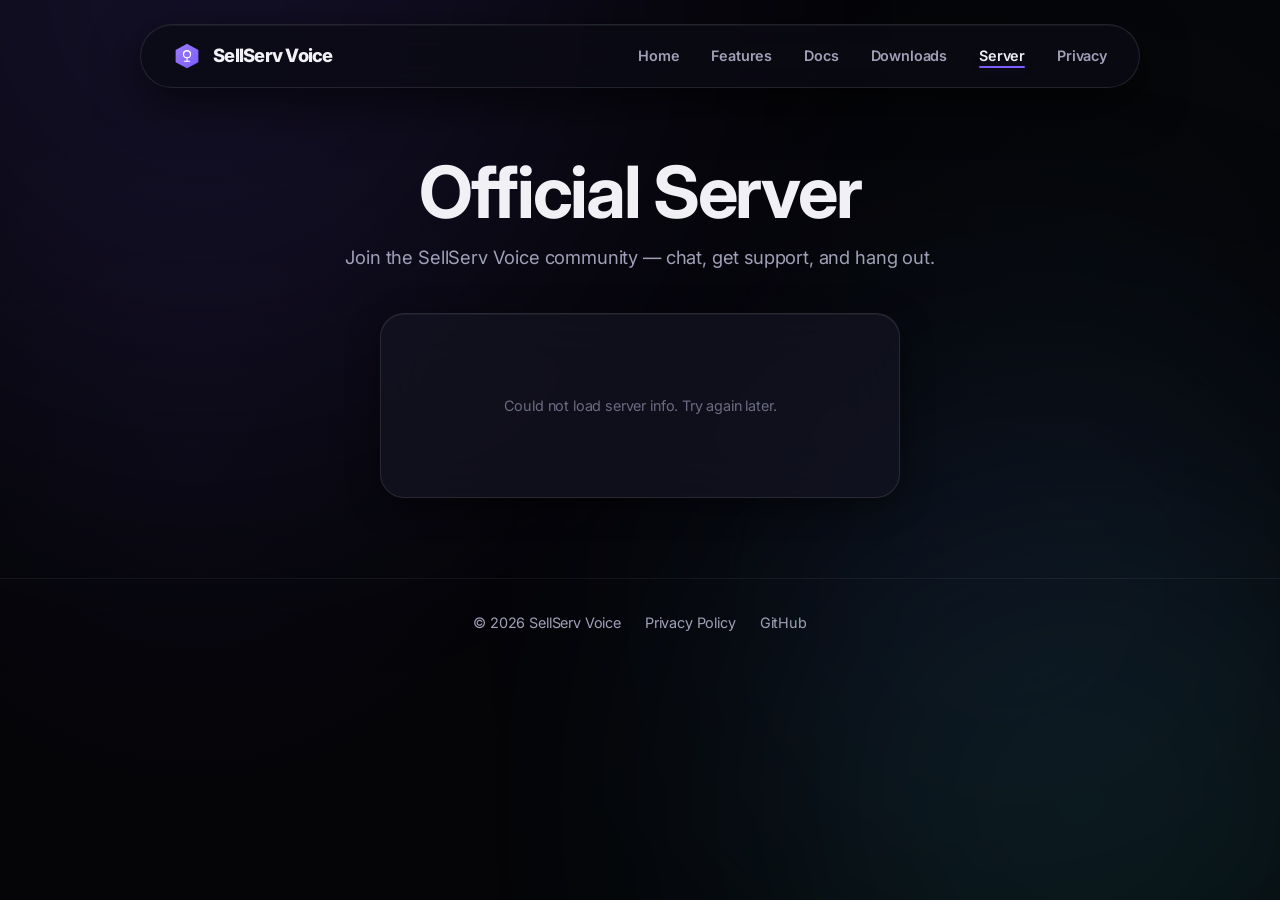
==== community.html @ ea47569d "feat: add Official Server page with live widget New community.html page with live server widget that" ====
<!DOCTYPE html>
<html lang="en">
<head>
  <meta charset="UTF-8">
  <meta name="viewport" content="width=device-width, initial-scale=1.0">
  <title>Official Server — SellServ Voice</title>
  <meta name="description" content="Join the official SellServ Voice community server.">
  <link rel="icon" href="assets/favicon.svg" type="image/svg+xml">
  <link rel="preconnect" href="https://fonts.googleapis.com">
  <link rel="preconnect" href="https://fonts.gstatic.com" crossorigin>
  <link href="https://fonts.googleapis.com/css2?family=Inter:wght@400;500;600;700&display=swap" rel="stylesheet">
  <link rel="stylesheet" href="css/style.css">
</head>
<body>
  <div class="bg-orbs">
    <div class="orb"></div><div class="orb"></div><div class="orb"></div>
  </div>

  <nav class="navbar">
    <div class="container">
      <a href="https://info.sellserv.net" class="navbar-brand">
        <img src="assets/favicon.svg" alt="">SellServ Voice
      </a>
      <button class="hamburger" aria-label="Toggle navigation">
        <span></span><span></span><span></span>
      </button>
      <ul class="navbar-links">
        <li><a href="index.html">Home</a></li>
        <li><a href="features.html">Features</a></li>
        <li><a href="docs.html">Docs</a></li>
        <li><a href="downloads.html">Downloads</a></li>
        <li><a href="community.html" class="active">Server</a></li>
        <li><a href="privacy.html">Privacy</a></li>
      </ul>
    </div>
  </nav>

  <main>
    <section class="page-header">
      <div class="container">
        <h1>Official Server</h1>
        <p class="text-secondary">Join the SellServ Voice community — chat, get support, and hang out.</p>
      </div>
    </section>

    <section class="community-section">
      <div class="container">
        <div class="server-widget glass-card" id="server-widget">
          <div class="widget-loading" id="widget-loading">
            <div class="widget-spinner"></div>
            <span>Loading server info...</span>
          </div>

          <div class="widget-content" id="widget-content" style="display:none;">
            <div class="widget-header">
              <div class="widget-icon" id="widget-icon">
                <span id="widget-icon-initial"></span>
              </div>
              <div class="widget-info">
                <h2 id="widget-name"></h2>
                <div class="widget-status">
                  <span class="status-dot online"></span>
                  <span id="widget-online">0</span> Online
                  <span class="status-sep"></span>
                  <span id="widget-members">0</span> Members
                </div>
              </div>
            </div>

            <div class="widget-stats">
              <div class="stat-card">
                <span class="stat-value" id="stat-text-channels">0</span>
                <span class="stat-label">Text Channels</span>
              </div>
              <div class="stat-card">
                <span class="stat-value" id="stat-voice-channels">0</span>
                <span class="stat-label">Voice Channels</span>
              </div>
              <div class="stat-card">
                <span class="stat-value" id="stat-members">0</span>
                <span class="stat-label">Members</span>
              </div>
              <div class="stat-card">
                <span class="stat-value" id="stat-online">0</span>
                <span class="stat-label">Online Now</span>
              </div>
            </div>

            <div class="widget-connect">
              <div class="connect-label">Server URL</div>
              <div class="connect-url-row">
                <code class="connect-url" id="connect-url"></code>
                <button class="copy-btn" id="copy-btn" title="Copy URL">
                  <svg width="18" height="18" viewBox="0 0 24 24" fill="none" stroke="currentColor" stroke-width="2" stroke-linecap="round" stroke-linejoin="round">
                    <rect x="9" y="9" width="13" height="13" rx="2" ry="2"></rect>
                    <path d="M5 15H4a2 2 0 0 1-2-2V4a2 2 0 0 1 2-2h9a2 2 0 0 1 2 2v1"></path>
                  </svg>
                </button>
              </div>
              <a href="https://chat.sellserv.net" class="btn btn-primary join-btn" target="_blank" rel="noopener">Join Server</a>
            </div>
          </div>

          <div class="widget-error" id="widget-error" style="display:none;">
            <span>Could not load server info. Try again later.</span>
          </div>
        </div>
      </div>
    </section>
  </main>

  <footer class="footer">
    <div class="container">
      <div class="footer-content">
        <span>&copy; 2026 SellServ Voice</span>
        <a href="privacy.html">Privacy Policy</a>
        <a href="https://github.com/sellserv/voice-server" target="_blank" rel="noopener">GitHub</a>
      </div>
    </div>
  </footer>

  <script src="js/main.js"></script>
  <script>
    (async function() {
      const SERVER_URL = 'https://chat.sellserv.net';
      const SERVER_ID = '102838a7-9755-453b-8571-71f2671eb411';

      const loading = document.getElementById('widget-loading');
      const content = document.getElementById('widget-content');
      const error = document.getElementById('widget-error');

      try {
        const res = await fetch(`${SERVER_URL}/api/public/server/${SERVER_ID}/info`);
        if (!res.ok) throw new Error('Failed to fetch');
        const data = await res.json();

        document.getElementById('widget-name').textContent = data.name;
        document.getElementById('widget-icon-initial').textContent = data.name.charAt(0).toUpperCase();
        document.getElementById('widget-online').textContent = data.onlineCount;
        document.getElementById('widget-members').textContent = data.memberCount;
        document.getElementById('stat-text-channels').textContent = data.channelCount;
        document.getElementById('stat-voice-channels').textContent = data.voiceChannelCount;
        document.getElementById('stat-members').textContent = data.memberCount;
        document.getElementById('stat-online').textContent = data.onlineCount;
        document.getElementById('connect-url').textContent = SERVER_URL;

        if (data.icon_url) {
          const iconEl = document.getElementById('widget-icon');
          iconEl.innerHTML = `<img src="${SERVER_URL}${data.icon_url}" alt="" class="widget-icon-img">`;
        }

        loading.style.display = 'none';
        content.style.display = 'block';
      } catch (e) {
        loading.style.display = 'none';
        error.style.display = 'flex';
      }

      document.getElementById('copy-btn').addEventListener('click', function() {
        navigator.clipboard.writeText(SERVER_URL).then(() => {
          this.innerHTML = '<svg width="18" height="18" viewBox="0 0 24 24" fill="none" stroke="currentColor" stroke-width="2.5" stroke-linecap="round" stroke-linejoin="round"><polyline points="20 6 9 17 4 12"></polyline></svg>';
          setTimeout(() => {
            this.innerHTML = '<svg width="18" height="18" viewBox="0 0 24 24" fill="none" stroke="currentColor" stroke-width="2" stroke-linecap="round" stroke-linejoin="round"><rect x="9" y="9" width="13" height="13" rx="2" ry="2"></rect><path d="M5 15H4a2 2 0 0 1-2-2V4a2 2 0 0 1 2-2h9a2 2 0 0 1 2 2v1"></path></svg>';
          }, 2000);
        });
      });
    })();
  </script>
</body>
</html>
---- css/style.css ----
/* ===== Variables ===== */
:root {
  /* Deep dark palette — inspired by sellserv website */
  --bg-darkest: #050508;
  --bg-darker: #0c0c16;
  --bg-dark: #0e0e1a;
  --bg-mid: #161625;
  --bg-light: #1e1e32;
  --bg-hover: #262640;
  --bg-active: #2e2e4a;

  /* Purple accent */
  --accent: #7c5cfc;
  --accent-hover: #9b82fd;
  --accent-muted: #6a4de0;
  --accent-glow: rgba(124, 92, 252, 0.25);
  --accent-subtle: rgba(124, 92, 252, 0.08);
  --accent-success: #2dd4a8;
  --accent-warning: #f5a623;

  /* Text */
  --text: #f0f0f5;
  --text-muted: #a0a0b8;
  --text-dim: #6b6b82;
  --text-icon: #b5bac1;

  /* Shadows */
  --shadow: 0 2px 12px rgba(0, 0, 0, 0.3);
  --shadow-lg: 0 16px 48px rgba(0, 0, 0, 0.6);
  --shadow-glow: 0 0 24px var(--accent-glow);
  --overlay: rgba(0, 0, 0, 0.6);

  /* Glass effects */
  --glass-bg: rgba(20, 20, 35, 0.7);
  --glass-bg-heavy: rgba(10, 10, 20, 0.8);
  --glass-border: rgba(255, 255, 255, 0.06);
  --glass-border-bright: rgba(255, 255, 255, 0.1);
  --glass-shadow: 0 8px 32px rgba(0, 0, 0, 0.45);
  --glass-glow: inset 0 1px 0 rgba(255, 255, 255, 0.05);
  --glass-tint: rgba(124, 92, 252, 0.03);

  /* Radius */
  --radius-sm: 8px;
  --radius: 12px;
  --radius-lg: 24px;
  --radius-full: 9999px;

  /* Transitions */
  --ease-out: cubic-bezier(0.16, 1, 0.3, 1);
  --ease-in-out: cubic-bezier(0.4, 0, 0.2, 1);
  --ease-elastic: cubic-bezier(0.175, 0.885, 0.32, 1.275);

  --nav-height: 72px;
}

/* ===== Reset ===== */
*, *::before, *::after {
  margin: 0;
  padding: 0;
  box-sizing: border-box;
}

html {
  scroll-behavior: smooth;
  scroll-padding-top: calc(var(--nav-height) + 24px);
}

body {
  font-family: 'Inter', -apple-system, BlinkMacSystemFont, 'Segoe UI', Roboto, Oxygen, Ubuntu, sans-serif;
  background: var(--bg-darkest);
  background-image: 
    radial-gradient(circle at 15% 50%, rgba(124, 92, 252, 0.03), transparent 30%),
    radial-gradient(circle at 85% 30%, rgba(45, 212, 168, 0.02), transparent 30%);
  color: var(--text);
  line-height: 1.6;
  min-height: 100vh;
  overflow-x: hidden;
  letter-spacing: -0.01em;
  -webkit-font-smoothing: antialiased;
}

a {
  color: var(--accent);
  text-decoration: none;
  transition: all 0.2s var(--ease-out);
}

a:hover {
  color: var(--accent-hover);
  text-decoration: none;
}

img {
  max-width: 100%;
  display: block;
}

/* ===== Background Orbs ===== */
.bg-orbs {
  position: fixed;
  top: 0;
  left: 0;
  width: 100%;
  height: 100%;
  pointer-events: none;
  z-index: 0;
  overflow: hidden;
}

.bg-orbs .orb {
  position: absolute;
  border-radius: 50%;
  filter: blur(150px);
  opacity: 0.12;
  animation: float 30s ease-in-out infinite;
}

.bg-orbs .orb:nth-child(1) {
  width: 800px;
  height: 800px;
  background: var(--accent);
  top: -400px;
  left: -200px;
  animation-delay: 0s;
}

.bg-orbs .orb:nth-child(2) {
  width: 600px;
  height: 600px;
  background: #2dd4a8;
  bottom: -200px;
  right: -100px;
  animation-delay: -10s;
}

.bg-orbs .orb:nth-child(3) {
  width: 500px;
  height: 500px;
  background: #4c3ccc;
  top: 40%;
  left: 60%;
  animation-delay: -20s;
}

@keyframes float {
  0%, 100% { transform: translate(0, 0) scale(1); }
  33% { transform: translate(40px, -40px) scale(1.08); }
  66% { transform: translate(-30px, 30px) scale(0.92); }
}

@media (prefers-reduced-motion: reduce) {
  .bg-orbs .orb {
    animation: none;
  }
}

/* ===== Typography ===== */
h1, h2, h3, h4 {
  font-weight: 700;
  line-height: 1.1;
  letter-spacing: -0.03em;
}

h1 { font-size: clamp(2.5rem, 7vw, 4.5rem); }
h2 { font-size: clamp(1.75rem, 4vw, 3rem); }
h3 { font-size: clamp(1.2rem, 2vw, 1.6rem); }

.text-secondary {
  color: var(--text-muted);
}

.container {
  width: 100%;
  max-width: 1200px;
  margin: 0 auto;
  padding: 0 32px;
  position: relative;
  z-index: 1;
}

/* ===== Section spacing ===== */
section {
  padding: 100px 0;
}

/* ===== Navbar (Floating Dock) ===== */
.navbar {
  position: fixed;
  top: 24px;
  left: 50%;
  transform: translateX(-50%);
  width: calc(100% - 48px);
  max-width: 1000px;
  height: 64px;
  background: var(--glass-bg-heavy);
  backdrop-filter: blur(28px);
  -webkit-backdrop-filter: blur(28px);
  border: 1px solid var(--glass-border-bright);
  box-shadow: var(--shadow-lg), var(--glass-glow);
  border-radius: var(--radius-full);
  z-index: 100;
  display: flex;
  align-items: center;
  transition: all 0.4s var(--ease-out);
}

.navbar .container {
  display: flex;
  align-items: center;
  justify-content: space-between;
  width: 100%;
}

.navbar-brand {
  display: flex;
  align-items: center;
  gap: 12px;
  font-size: 1.15rem;
  font-weight: 800;
  color: var(--text);
  letter-spacing: -0.04em;
}

.navbar-brand img {
  width: 28px;
  height: 28px;
}

.navbar-links {
  display: flex;
  list-style: none;
  gap: 32px;
}

.navbar-links a {
  color: var(--text-muted);
  font-size: 0.9rem;
  font-weight: 600;
  transition: all 0.2s var(--ease-out);
  position: relative;
  padding: 8px 0;
}

.navbar-links a:hover,
.navbar-links a.active {
  color: var(--text);
}

.navbar-links a.active::after {
  content: '';
  position: absolute;
  bottom: 4px;
  left: 0;
  right: 0;
  height: 2px;
  background: var(--accent);
  border-radius: 1px;
  box-shadow: 0 0 12px var(--accent-glow);
}

.hamburger {
  display: none;
  background: none;
  border: none;
  cursor: pointer;
  padding: 4px;
}

.hamburger span {
  display: block;
  width: 24px;
  height: 2px;
  background: var(--text);
  margin: 6px 0;
  transition: transform 0.3s, opacity 0.3s;
}

/* Mobile nav */
@media (max-width: 767px) {
  .hamburger {
    display: block;
  }

  .navbar-links {
    position: fixed;
    top: var(--nav-height);
    left: 0;
    right: 0;
    background: rgba(10, 10, 15, 0.95);
    backdrop-filter: blur(20px);
    -webkit-backdrop-filter: blur(20px);
    flex-direction: column;
    padding: 24px;
    gap: 16px;
    border-bottom: 1px solid var(--border-card);
    transform: translateY(-100%);
    opacity: 0;
    pointer-events: none;
    transition: transform 0.3s, opacity 0.3s;
  }

  .navbar-links.open {
    transform: translateY(0);
    opacity: 1;
    pointer-events: auto;
  }

  .hamburger.open span:nth-child(1) {
    transform: rotate(45deg) translate(5px, 6px);
  }

  .hamburger.open span:nth-child(2) {
    opacity: 0;
  }

  .hamburger.open span:nth-child(3) {
    transform: rotate(-45deg) translate(5px, -6px);
  }
}

/* ===== Glass Card ===== */
.glass-card {
  background: var(--glass-bg);
  backdrop-filter: blur(32px);
  -webkit-backdrop-filter: blur(32px);
  border: 1px solid var(--glass-border-bright);
  box-shadow: var(--glass-shadow), var(--glass-glow);
  border-radius: var(--radius-lg);
  padding: 40px;
  position: relative;
  overflow: hidden;
  display: flex;
  flex-direction: column;
  gap: 20px;
  transition: all 0.5s var(--ease-out);
}

.glass-card::before {
  content: '';
  position: absolute;
  top: 0;
  left: 0;
  right: 0;
  height: 1px;
  background: linear-gradient(90deg, transparent, rgba(255, 255, 255, 0.2), transparent);
  transform: translateX(-100%);
  transition: transform 0.8s var(--ease-out);
}

.glass-card:hover {
  transform: translateY(-8px) scale(1.01);
  box-shadow: 0 24px 64px rgba(0, 0, 0, 0.6), var(--shadow-glow);
  border-color: rgba(124, 92, 252, 0.4);
  background: rgba(25, 25, 45, 0.8);
}

.glass-card:hover::before {
  transform: translateX(100%);
}

.glass-card:active {
  transform: translateY(-4px) scale(0.98);
}

/* ===== Bento Grid ===== */
.bento-grid {
  display: grid;
  grid-template-columns: repeat(3, 1fr);
  grid-template-rows: repeat(2, auto);
  gap: 24px;
}

.bento-main {
  grid-column: span 2;
  grid-row: span 1;
  flex-direction: row;
  align-items: center;
  gap: 40px;
}

.bento-side {
  grid-column: span 1;
}

.bento-bottom {
  grid-column: span 1;
}

.bento-accent {
  grid-column: span 2;
  background: radial-gradient(circle at top right, rgba(124, 92, 252, 0.1), transparent), var(--glass-bg);
}

.bento-visual {
  flex-shrink: 0;
  width: 140px;
  height: 140px;
  background: var(--bg-light);
  border-radius: var(--radius);
  position: relative;
  display: flex;
  align-items: center;
  justify-content: center;
  border: 1px solid var(--glass-border);
}

.visual-wave {
  width: 60%;
  height: 4px;
  background: var(--accent);
  border-radius: 2px;
  box-shadow: 0 0 20px var(--accent);
  animation: wave 2s ease-in-out infinite;
}

@keyframes wave {
  0%, 100% { transform: scaleY(1); }
  50% { transform: scaleY(4); }
}

@media (max-width: 991px) {
  .bento-grid {
    grid-template-columns: 1fr 1fr;
  }
  .bento-main, .bento-accent {
    grid-column: span 2;
  }
}

@media (max-width: 767px) {
  .bento-grid {
    grid-template-columns: 1fr;
  }
  .bento-main, .bento-accent, .bento-side, .bento-bottom {
    grid-column: span 1;
  }
  .bento-main {
    flex-direction: column;
    align-items: flex-start;
  }
}

@media (prefers-reduced-motion: reduce) {
  .glass-card {
    transition: none;
  }
  .glass-card:hover {
    transform: none;
  }
}

/* ===== Footer ===== */
.footer {
  border-top: 1px solid var(--glass-border);
  padding: 32px 0;
  text-align: center;
  color: var(--text-muted);
  font-size: 0.9rem;
  position: relative;
  z-index: 1;
}

.footer a {
  color: var(--text-muted);
  transition: color 0.2s;
}

.footer a:hover {
  color: var(--accent);
}

.footer-content {
  display: flex;
  justify-content: center;
  align-items: center;
  gap: 24px;
  flex-wrap: wrap;
}

/* ===== Buttons ===== */
.btn {
  display: inline-flex;
  align-items: center;
  justify-content: center;
  gap: 8px;
  padding: 12px 28px;
  border-radius: var(--radius);
  font-size: 1rem;
  font-weight: 600;
  cursor: pointer;
  border: none;
  transition: transform 0.2s var(--ease-out), box-shadow 0.2s var(--ease-out), background 0.2s var(--ease-out);
  text-decoration: none;
}

.btn:hover {
  text-decoration: none;
  transform: translateY(-2px);
}

.btn-primary {
  background: linear-gradient(135deg, var(--accent) 0%, var(--accent-muted) 100%);
  color: #fff;
  box-shadow: var(--shadow-glow);
}

.btn-primary:hover {
  background: linear-gradient(135deg, var(--accent-hover) 0%, var(--accent) 100%);
  box-shadow: 0 4px 32px var(--accent-glow);
  color: #fff;
}

.btn-secondary {
  background: var(--bg-light);
  color: var(--text);
  border: 1px solid var(--glass-border-bright);
}

.btn-secondary:hover {
  background: var(--bg-hover);
  border-color: var(--accent);
  color: #fff;
}

@media (prefers-reduced-motion: reduce) {
  .btn:hover {
    transform: none;
  }
}

/* ===== Scroll Reveal ===== */
.reveal {
  opacity: 0;
  transform: translateY(30px);
  transition: opacity 0.6s ease-out, transform 0.6s ease-out;
}

.reveal.visible {
  opacity: 1;
  transform: translateY(0);
}

@media (prefers-reduced-motion: reduce) {
  .reveal {
    opacity: 1;
    transform: none;
    transition: none;
  }
}

/* ===== Main ===== */
main {
  padding-top: var(--nav-height);
}

/* ===== Hero ===== */
.hero {
  padding: 160px 0 100px;
  text-align: center;
  position: relative;
}

.hero::before {
  content: '';
  position: absolute;
  top: 10%;
  left: 50%;
  transform: translateX(-50%);
  width: 40%;
  height: 40%;
  background: var(--accent);
  filter: blur(160px);
  opacity: 0.15;
  pointer-events: none;
  z-index: 0;
}

.hero-content {
  max-width: 850px;
  margin: 0 auto;
  position: relative;
  z-index: 1;
}

.hero h1 {
  margin-bottom: 32px;
  background: linear-gradient(135deg, #fff 0%, var(--accent) 50%, #fff 100%);
  background-size: 200% auto;
  -webkit-background-clip: text;
  -webkit-text-fill-color: transparent;
  background-clip: text;
  animation: shine 5s linear infinite;
}

@keyframes shine {
  to { background-position: 200% center; }
}

.hero-subtitle {
  font-size: clamp(1.1rem, 2.5vw, 1.4rem);
  color: var(--text-muted);
  margin-bottom: 48px;
  line-height: 1.6;
  max-width: 700px;
  margin-left: auto;
  margin-right: auto;
}

.hero-buttons {
  display: flex;
  gap: 16px;
  justify-content: center;
  flex-wrap: wrap;
}

/* ===== Highlights grid ===== */
.highlights-grid {
  display: grid;
  grid-template-columns: repeat(auto-fit, minmax(250px, 1fr));
  gap: 24px;
}

.highlights-grid .glass-card {
  color: var(--text);
  text-decoration: none;
  display: block;
}

.highlights-grid .glass-card:hover {
  text-decoration: none;
}

.highlight-icon {
  font-size: 2rem;
  margin-bottom: 16px;
}

/* ===== CTA Section ===== */
.cta-section {
  text-align: center;
}

.cta-content h2 {
  margin-bottom: 16px;
}

.cta-content p {
  margin-bottom: 32px;
  font-size: 1.1rem;
}

/* ===== Page Header ===== */
.page-header {
  padding: 80px 0 40px;
  text-align: center;
}

.page-header p {
  margin-top: 12px;
  font-size: 1.15rem;
  color: var(--text-muted);
}

/* ===== Features Grid ===== */
.features-grid {
  display: grid;
  grid-template-columns: repeat(auto-fit, minmax(280px, 1fr));
  gap: 24px;
}

.feature-icon {
  font-size: 2.5rem;
  margin-bottom: 16px;
}

/* ===== Docs Layout ===== */
.docs-layout {
  display: grid;
  grid-template-columns: 220px 1fr;
  gap: 40px;
  align-items: start;
}

.docs-sidebar {
  position: sticky;
  top: calc(var(--nav-height) + 24px);
}

.docs-nav {
  padding: 24px;
  background: var(--glass-bg-heavy);
  backdrop-filter: blur(20px);
  -webkit-backdrop-filter: blur(20px);
  border: 1px solid var(--glass-border);
  border-radius: var(--radius);
}

.docs-nav h4 {
  margin-bottom: 12px;
  font-size: 0.85rem;
  text-transform: uppercase;
  letter-spacing: 0.05em;
  color: var(--text-muted);
}

.docs-nav ul {
  list-style: none;
}

.docs-nav li {
  margin-bottom: 8px;
}

.docs-nav a {
  color: var(--text-muted);
  font-size: 0.9rem;
  transition: color 0.2s;
}

.docs-nav a:hover {
  color: var(--accent);
  text-decoration: none;
}

.docs-block {
  margin-bottom: 48px;
}

.docs-block h2 {
  margin-bottom: 16px;
  padding-bottom: 8px;
  border-bottom: 1px solid var(--glass-border);
}

.docs-block h3 {
  margin: 24px 0 12px;
}

.docs-block p {
  margin-bottom: 16px;
  color: var(--text-muted);
  line-height: 1.7;
}

.docs-block ul {
  margin-bottom: 16px;
  padding-left: 24px;
}

.docs-block li {
  margin-bottom: 8px;
  color: var(--text-muted);
}

.docs-block ol {
  margin-bottom: 16px;
  padding-left: 24px;
}

.docs-block ol li {
  margin-bottom: 12px;
}

.docs-table {
  width: 100%;
  border-collapse: collapse;
  margin: 16px 0;
  font-size: 0.9rem;
}

.docs-table th,
.docs-table td {
  padding: 10px 14px;
  text-align: left;
  border-bottom: 1px solid var(--glass-border);
}

.docs-table th {
  color: var(--text);
  font-weight: 600;
  font-size: 0.8rem;
  text-transform: uppercase;
  letter-spacing: 0.04em;
}

.docs-table td {
  color: var(--text-muted);
}

.docs-table tr:last-child td {
  border-bottom: none;
}

/* ===== Code Blocks ===== */
pre {
  background: var(--bg-darker);
  border: 1px solid var(--glass-border);
  border-radius: var(--radius);
  padding: 24px;
  overflow-x: auto;
  margin-bottom: 24px;
  box-shadow: inset 0 2px 10px rgba(0, 0, 0, 0.3);
}

code {
  font-family: 'JetBrains Mono', 'Fira Code', 'Cascadia Code', monospace;
  font-size: 0.9rem;
  line-height: 1.6;
  color: var(--text);
}

:not(pre) > code {
  background: var(--accent-subtle);
  color: var(--accent-hover);
  padding: 3px 8px;
  border-radius: 4px;
  font-size: 0.85em;
  border: 1px solid var(--accent-subtle);
}

/* Docs responsive */
@media (max-width: 767px) {
  .docs-layout {
    grid-template-columns: 1fr;
  }

  .docs-sidebar {
    position: static;
  }
}

/* ===== Downloads ===== */
.downloads-grid {
  display: grid;
  grid-template-columns: repeat(auto-fit, minmax(260px, 1fr));
  gap: 24px;
}

.download-card {
  text-align: center;
}

.download-icon {
  font-size: 3rem;
  margin-bottom: 16px;
}

.download-card h3 {
  margin-bottom: 8px;
}

.download-card p {
  margin-bottom: 20px;
}

.pwa-steps {
  text-align: left;
  padding-left: 20px;
  margin: 0;
}

.pwa-steps li {
  margin-bottom: 10px;
  color: var(--text-muted);
  font-size: 0.9rem;
  line-height: 1.5;
}

.pwa-steps li:last-child {
  margin-bottom: 0;
}

.badge {
  display: inline-block;
  padding: 6px 16px;
  border-radius: 20px;
  font-size: 0.85rem;
  font-weight: 600;
  background: rgba(124, 92, 252, 0.15);
  color: var(--accent);
  border: 1px solid rgba(124, 92, 252, 0.3);
}

/* ===== Privacy Policy ===== */
.privacy-section {
  padding: 0 0 80px;
}

.privacy-content {
  max-width: 760px;
  margin: 0 auto;
  padding: 48px;
  line-height: 1.8;
  color: var(--text-muted);
}

.privacy-content h2 {
  color: white;
  font-size: 1.3rem;
  margin-top: 40px;
  margin-bottom: 12px;
}

.privacy-content h2:first-child {
  margin-top: 0;
}

.privacy-content h3 {
  color: var(--text-light);
  font-size: 1.05rem;
  margin-top: 24px;
  margin-bottom: 8px;
}

.privacy-content p {
  margin-bottom: 12px;
}

.privacy-content ul {
  margin-bottom: 16px;
  padding-left: 24px;
}

.privacy-content li {
  margin-bottom: 6px;
}

.privacy-content a {
  color: var(--accent);
  text-decoration: none;
}

.privacy-content a:hover {
  text-decoration: underline;
}

.privacy-content strong {
  color: white;
}

/* ===== Community / Server Widget ===== */
.community-section {
  padding: 0 0 80px;
}

.server-widget {
  max-width: 520px;
  margin: 0 auto;
  padding: 40px;
  text-align: center;
}

.widget-loading {
  display: flex;
  flex-direction: column;
  align-items: center;
  gap: 16px;
  padding: 40px 0;
  color: var(--text-muted);
  font-size: 0.9rem;
}

.widget-spinner {
  width: 32px;
  height: 32px;
  border: 3px solid rgba(255, 255, 255, 0.1);
  border-top-color: var(--accent);
  border-radius: 50%;
  animation: spin 0.8s linear infinite;
}

@keyframes spin {
  to { transform: rotate(360deg); }
}

.widget-content {
  display: flex;
  flex-direction: column;
  gap: 28px;
}

.widget-header {
  display: flex;
  align-items: center;
  gap: 16px;
  text-align: left;
}

.widget-icon {
  width: 64px;
  height: 64px;
  border-radius: 16px;
  background: var(--accent);
  display: flex;
  align-items: center;
  justify-content: center;
  font-size: 1.8rem;
  font-weight: 800;
  color: white;
  flex-shrink: 0;
  overflow: hidden;
}

.widget-icon-img {
  width: 100%;
  height: 100%;
  object-fit: cover;
}

.widget-info {
  flex: 1;
}

.widget-info h2 {
  font-size: 1.3rem;
  margin-bottom: 4px;
}

.widget-status {
  display: flex;
  align-items: center;
  gap: 6px;
  font-size: 0.85rem;
  color: var(--text-muted);
  font-weight: 500;
}

.status-dot {
  width: 8px;
  height: 8px;
  border-radius: 50%;
}

.status-dot.online {
  background: #34d399;
  box-shadow: 0 0 6px rgba(52, 211, 153, 0.5);
}

.status-sep {
  width: 4px;
  height: 4px;
  border-radius: 50%;
  background: var(--text-dim);
  margin: 0 4px;
}

.widget-stats {
  display: grid;
  grid-template-columns: repeat(4, 1fr);
  gap: 12px;
}

.stat-card {
  padding: 16px 8px;
  background: rgba(255, 255, 255, 0.03);
  border: 1px solid var(--glass-border);
  border-radius: var(--radius);
  display: flex;
  flex-direction: column;
  gap: 4px;
}

.stat-value {
  font-size: 1.5rem;
  font-weight: 800;
  color: white;
}

.stat-label {
  font-size: 0.7rem;
  font-weight: 600;
  color: var(--text-dim);
  text-transform: uppercase;
  letter-spacing: 0.05em;
}

.widget-connect {
  display: flex;
  flex-direction: column;
  gap: 12px;
}

.connect-label {
  font-size: 0.75rem;
  font-weight: 700;
  color: var(--text-dim);
  text-transform: uppercase;
  letter-spacing: 0.05em;
  text-align: left;
}

.connect-url-row {
  display: flex;
  align-items: center;
  gap: 8px;
}

.connect-url {
  flex: 1;
  padding: 12px 16px;
  background: rgba(0, 0, 0, 0.3);
  border: 1px solid var(--glass-border);
  border-radius: var(--radius);
  color: var(--accent);
  font-size: 0.95rem;
  font-weight: 600;
  text-align: left;
  user-select: all;
}

.copy-btn {
  width: 42px;
  height: 42px;
  display: flex;
  align-items: center;
  justify-content: center;
  background: rgba(255, 255, 255, 0.05);
  border: 1px solid var(--glass-border);
  border-radius: var(--radius);
  color: var(--text-muted);
  cursor: pointer;
  transition: all 0.2s;
  flex-shrink: 0;
}

.copy-btn:hover {
  background: rgba(255, 255, 255, 0.1);
  color: white;
  border-color: var(--accent);
}

.join-btn {
  margin-top: 4px;
  width: 100%;
  text-align: center;
}

.widget-error {
  display: flex;
  align-items: center;
  justify-content: center;
  padding: 40px;
  color: var(--text-dim);
  font-size: 0.9rem;
}

@media (max-width: 600px) {
  .widget-stats {
    grid-template-columns: repeat(2, 1fr);
  }

  .server-widget {
    padding: 24px;
  }
}
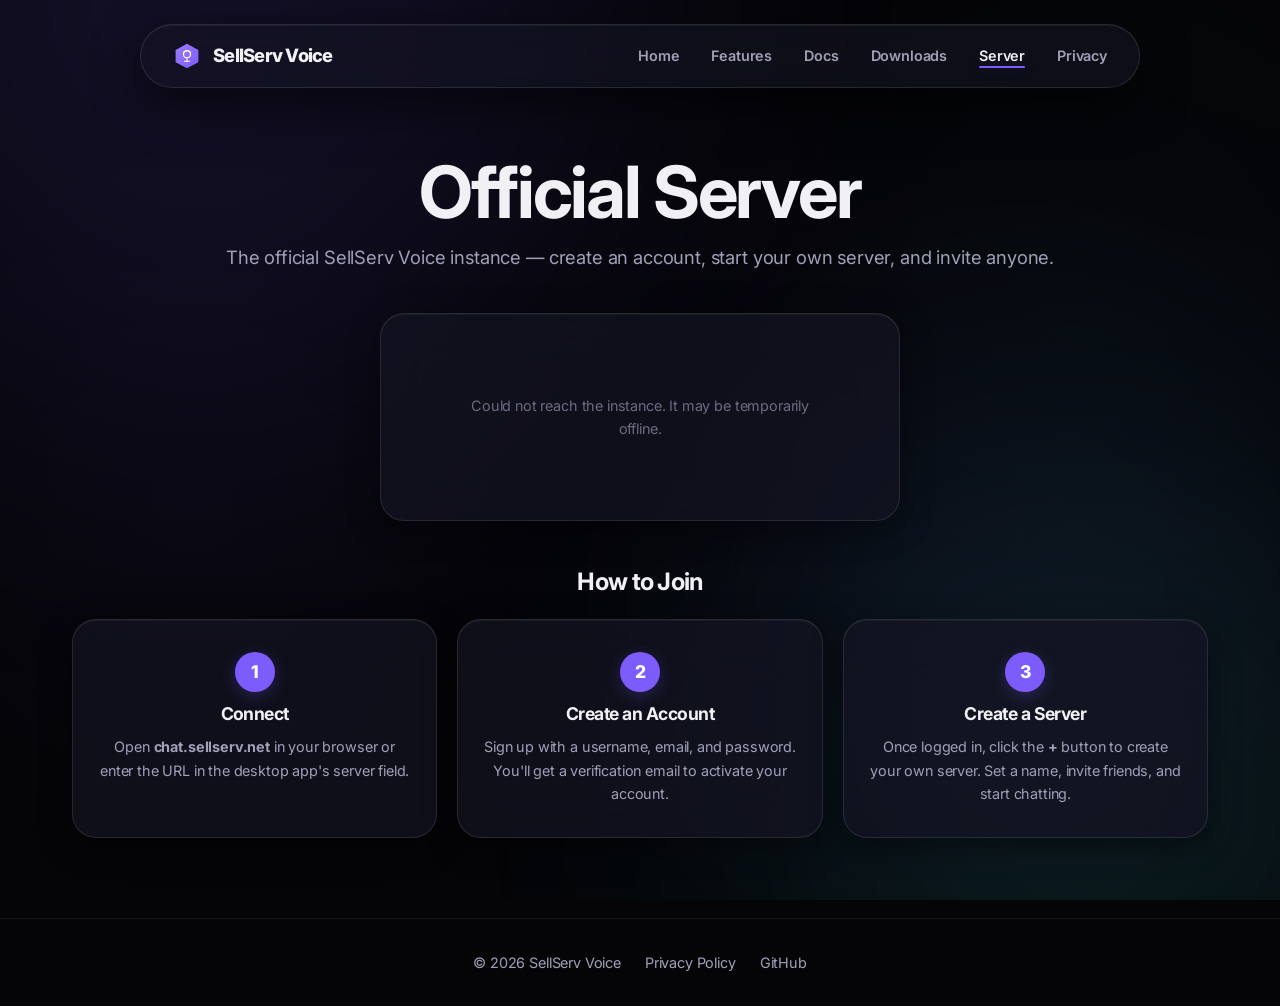
==== commit 42d38f50: "feat: rework Server page to show instance-level info with onboarding steps Widget now shows instance" ====
--- a/community.html
+++ b/community.html
@@ -4,7 +4,7 @@
   <meta charset="UTF-8">
   <meta name="viewport" content="width=device-width, initial-scale=1.0">
   <title>Official Server — SellServ Voice</title>
-  <meta name="description" content="Join the official SellServ Voice community server.">
+  <meta name="description" content="Join the official SellServ Voice instance — create your own server, invite friends, and start chatting.">
   <link rel="icon" href="assets/favicon.svg" type="image/svg+xml">
   <link rel="preconnect" href="https://fonts.googleapis.com">
   <link rel="preconnect" href="https://fonts.gstatic.com" crossorigin>
@@ -39,57 +39,57 @@
     <section class="page-header">
       <div class="container">
         <h1>Official Server</h1>
-        <p class="text-secondary">Join the SellServ Voice community — chat, get support, and hang out.</p>
+        <p class="text-secondary">The official SellServ Voice instance — create an account, start your own server, and invite anyone.</p>
       </div>
     </section>
 
     <section class="community-section">
       <div class="container">
+
+        <!-- Instance Widget -->
         <div class="server-widget glass-card" id="server-widget">
           <div class="widget-loading" id="widget-loading">
             <div class="widget-spinner"></div>
-            <span>Loading server info...</span>
+            <span>Connecting to instance...</span>
           </div>
 
           <div class="widget-content" id="widget-content" style="display:none;">
             <div class="widget-header">
-              <div class="widget-icon" id="widget-icon">
-                <span id="widget-icon-initial"></span>
+              <div class="widget-icon">
+                <img src="assets/favicon.svg" alt="" class="widget-icon-img">
               </div>
               <div class="widget-info">
-                <h2 id="widget-name"></h2>
+                <h2>SellServ Voice</h2>
                 <div class="widget-status">
                   <span class="status-dot online"></span>
-                  <span id="widget-online">0</span> Online
-                  <span class="status-sep"></span>
-                  <span id="widget-members">0</span> Members
+                  <span id="widget-online">0</span> Online Now
                 </div>
               </div>
             </div>
 
             <div class="widget-stats">
               <div class="stat-card">
-                <span class="stat-value" id="stat-text-channels">0</span>
-                <span class="stat-label">Text Channels</span>
+                <span class="stat-value" id="stat-users">—</span>
+                <span class="stat-label">Users</span>
               </div>
               <div class="stat-card">
-                <span class="stat-value" id="stat-voice-channels">0</span>
-                <span class="stat-label">Voice Channels</span>
+                <span class="stat-value" id="stat-servers">—</span>
+                <span class="stat-label">Servers</span>
               </div>
               <div class="stat-card">
-                <span class="stat-value" id="stat-members">0</span>
-                <span class="stat-label">Members</span>
+                <span class="stat-value" id="stat-messages">—</span>
+                <span class="stat-label">Messages</span>
               </div>
               <div class="stat-card">
-                <span class="stat-value" id="stat-online">0</span>
-                <span class="stat-label">Online Now</span>
+                <span class="stat-value" id="stat-online">—</span>
+                <span class="stat-label">Online</span>
               </div>
             </div>
 
             <div class="widget-connect">
-              <div class="connect-label">Server URL</div>
+              <div class="connect-label">Instance URL</div>
               <div class="connect-url-row">
-                <code class="connect-url" id="connect-url"></code>
+                <code class="connect-url" id="connect-url">https://chat.sellserv.net</code>
                 <button class="copy-btn" id="copy-btn" title="Copy URL">
                   <svg width="18" height="18" viewBox="0 0 24 24" fill="none" stroke="currentColor" stroke-width="2" stroke-linecap="round" stroke-linejoin="round">
                     <rect x="9" y="9" width="13" height="13" rx="2" ry="2"></rect>
@@ -97,14 +97,41 @@
                   </svg>
                 </button>
               </div>
-              <a href="https://chat.sellserv.net" class="btn btn-primary join-btn" target="_blank" rel="noopener">Join Server</a>
+            </div>
+
+            <div class="widget-actions">
+              <a href="https://chat.sellserv.net" class="btn btn-primary join-btn" target="_blank" rel="noopener">Open in Browser</a>
+              <a href="downloads.html" class="btn btn-secondary join-btn">Download Desktop App</a>
             </div>
           </div>
 
           <div class="widget-error" id="widget-error" style="display:none;">
-            <span>Could not load server info. Try again later.</span>
+            <span>Could not reach the instance. It may be temporarily offline.</span>
           </div>
         </div>
+
+        <!-- How it works -->
+        <div class="how-it-works">
+          <h2>How to Join</h2>
+          <div class="steps-grid">
+            <div class="glass-card step-card">
+              <div class="step-number">1</div>
+              <h3>Connect</h3>
+              <p>Open <strong>chat.sellserv.net</strong> in your browser or enter the URL in the desktop app's server field.</p>
+            </div>
+            <div class="glass-card step-card">
+              <div class="step-number">2</div>
+              <h3>Create an Account</h3>
+              <p>Sign up with a username, email, and password. You'll get a verification email to activate your account.</p>
+            </div>
+            <div class="glass-card step-card">
+              <div class="step-number">3</div>
+              <h3>Create a Server</h3>
+              <p>Once logged in, click the <strong>+</strong> button to create your own server. Set a name, invite friends, and start chatting.</p>
+            </div>
+          </div>
+        </div>
+
       </div>
     </section>
   </main>
@@ -122,32 +149,28 @@
   <script src="js/main.js"></script>
   <script>
     (async function() {
-      const SERVER_URL = 'https://chat.sellserv.net';
-      const SERVER_ID = '102838a7-9755-453b-8571-71f2671eb411';
+      const INSTANCE_URL = 'https://chat.sellserv.net';
 
       const loading = document.getElementById('widget-loading');
       const content = document.getElementById('widget-content');
       const error = document.getElementById('widget-error');
 
       try {
-        const res = await fetch(`${SERVER_URL}/api/public/server/${SERVER_ID}/info`);
+        const res = await fetch(INSTANCE_URL + '/api/public/instance/info');
         if (!res.ok) throw new Error('Failed to fetch');
         const data = await res.json();
 
-        document.getElementById('widget-name').textContent = data.name;
-        document.getElementById('widget-icon-initial').textContent = data.name.charAt(0).toUpperCase();
+        function formatNum(n) {
+          if (n >= 1000000) return (n / 1000000).toFixed(1) + 'M';
+          if (n >= 1000) return (n / 1000).toFixed(1) + 'K';
+          return n.toString();
+        }
+
         document.getElementById('widget-online').textContent = data.onlineCount;
-        document.getElementById('widget-members').textContent = data.memberCount;
-        document.getElementById('stat-text-channels').textContent = data.channelCount;
-        document.getElementById('stat-voice-channels').textContent = data.voiceChannelCount;
-        document.getElementById('stat-members').textContent = data.memberCount;
+        document.getElementById('stat-users').textContent = formatNum(data.totalUsers);
+        document.getElementById('stat-servers').textContent = formatNum(data.totalServers);
+        document.getElementById('stat-messages').textContent = formatNum(data.totalMessages);
         document.getElementById('stat-online').textContent = data.onlineCount;
-        document.getElementById('connect-url').textContent = SERVER_URL;
-
-        if (data.icon_url) {
-          const iconEl = document.getElementById('widget-icon');
-          iconEl.innerHTML = `<img src="${SERVER_URL}${data.icon_url}" alt="" class="widget-icon-img">`;
-        }
 
         loading.style.display = 'none';
         content.style.display = 'block';
@@ -157,8 +180,8 @@
       }
 
       document.getElementById('copy-btn').addEventListener('click', function() {
-        navigator.clipboard.writeText(SERVER_URL).then(() => {
-          this.innerHTML = '<svg width="18" height="18" viewBox="0 0 24 24" fill="none" stroke="currentColor" stroke-width="2.5" stroke-linecap="round" stroke-linejoin="round"><polyline points="20 6 9 17 4 12"></polyline></svg>';
+        navigator.clipboard.writeText(INSTANCE_URL).then(() => {
+          this.innerHTML = '<svg width="18" height="18" viewBox="0 0 24 24" fill="none" stroke="#34d399" stroke-width="2.5" stroke-linecap="round" stroke-linejoin="round"><polyline points="20 6 9 17 4 12"></polyline></svg>';
           setTimeout(() => {
             this.innerHTML = '<svg width="18" height="18" viewBox="0 0 24 24" fill="none" stroke="currentColor" stroke-width="2" stroke-linecap="round" stroke-linejoin="round"><rect x="9" y="9" width="13" height="13" rx="2" ry="2"></rect><path d="M5 15H4a2 2 0 0 1-2-2V4a2 2 0 0 1 2-2h9a2 2 0 0 1 2 2v1"></path></svg>';
           }, 2000);
--- a/css/style.css
+++ b/css/style.css
@@ -1135,6 +1135,16 @@
   text-align: center;
 }
 
+.widget-actions {
+  display: flex;
+  gap: 12px;
+}
+
+.widget-actions .join-btn {
+  flex: 1;
+  text-align: center;
+}
+
 .widget-error {
   display: flex;
   align-items: center;
@@ -1144,6 +1154,64 @@
   font-size: 0.9rem;
 }
 
+/* How to Join */
+.how-it-works {
+  margin-top: 48px;
+  text-align: center;
+}
+
+.how-it-works h2 {
+  font-size: 1.5rem;
+  margin-bottom: 24px;
+}
+
+.steps-grid {
+  display: grid;
+  grid-template-columns: repeat(3, 1fr);
+  gap: 20px;
+}
+
+.step-card {
+  padding: 32px 24px;
+  text-align: center;
+  display: flex;
+  flex-direction: column;
+  align-items: center;
+  gap: 12px;
+}
+
+.step-number {
+  width: 40px;
+  height: 40px;
+  border-radius: 50%;
+  background: var(--accent);
+  color: white;
+  font-weight: 800;
+  font-size: 1.1rem;
+  display: flex;
+  align-items: center;
+  justify-content: center;
+  box-shadow: 0 4px 16px var(--accent-glow);
+}
+
+.step-card h3 {
+  font-size: 1.1rem;
+  margin: 0;
+}
+
+.step-card p {
+  font-size: 0.9rem;
+  color: var(--text-muted);
+  line-height: 1.6;
+  margin: 0;
+}
+
+@media (max-width: 768px) {
+  .steps-grid {
+    grid-template-columns: 1fr;
+  }
+}
+
 @media (max-width: 600px) {
   .widget-stats {
     grid-template-columns: repeat(2, 1fr);
@@ -1152,4 +1220,8 @@
   .server-widget {
     padding: 24px;
   }
-}
+
+  .widget-actions {
+    flex-direction: column;
+  }
+}
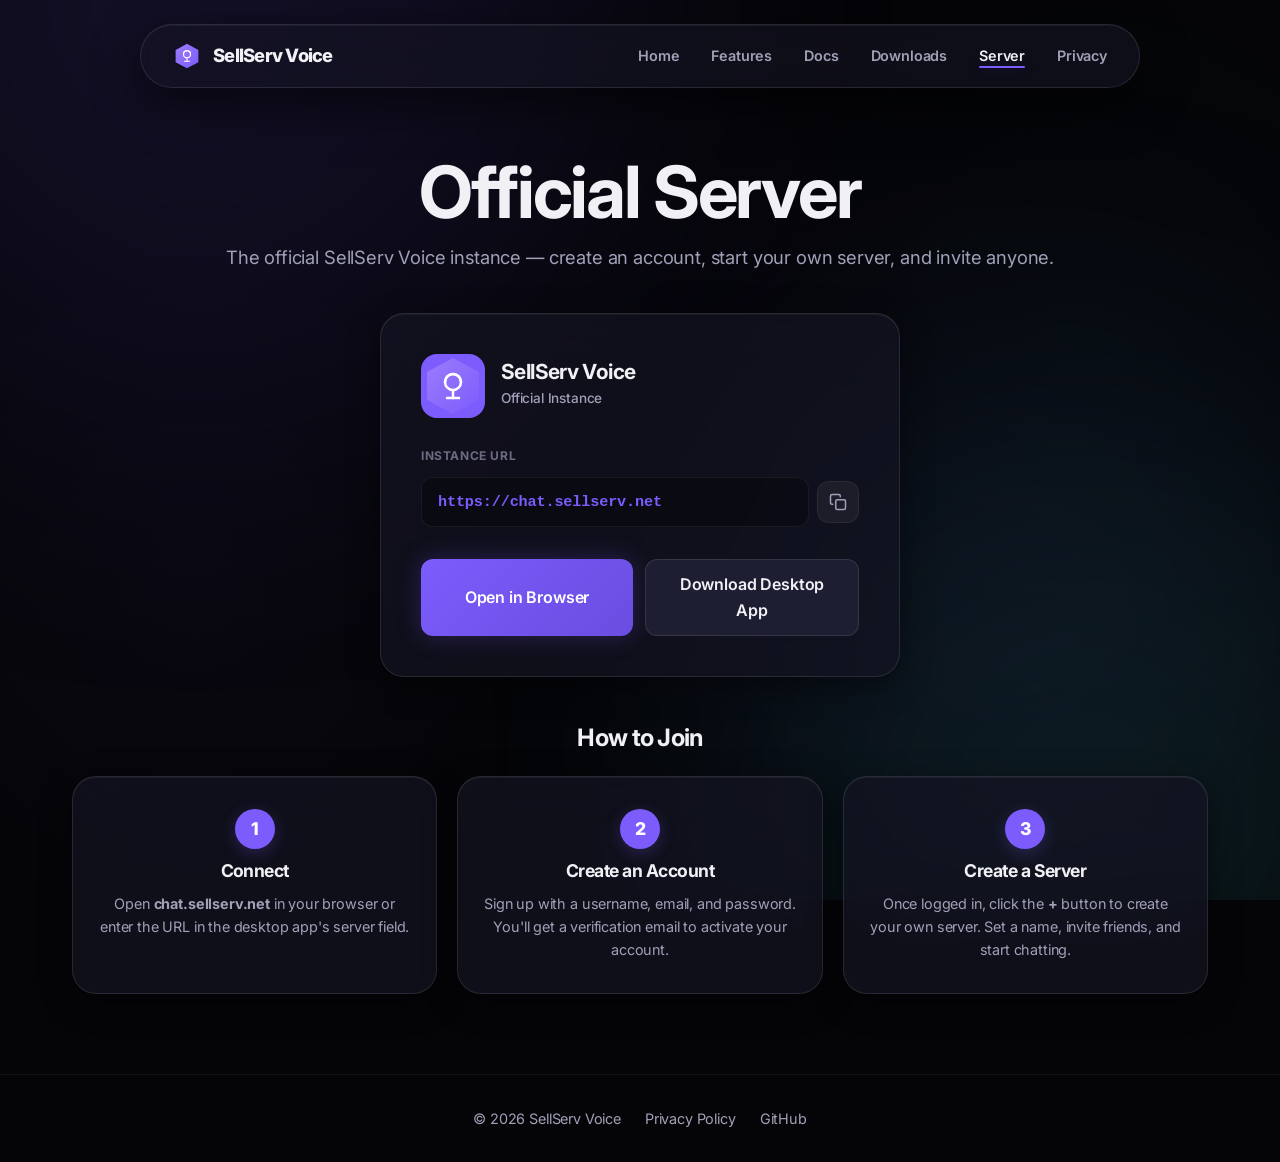
==== commit ba0ed22c: "chore: remove stats from Server page, keep URL and onboarding steps" ====
--- a/community.html
+++ b/community.html
@@ -48,41 +48,14 @@
 
         <!-- Instance Widget -->
         <div class="server-widget glass-card" id="server-widget">
-          <div class="widget-loading" id="widget-loading">
-            <div class="widget-spinner"></div>
-            <span>Connecting to instance...</span>
-          </div>
-
-          <div class="widget-content" id="widget-content" style="display:none;">
+          <div class="widget-content">
             <div class="widget-header">
               <div class="widget-icon">
                 <img src="assets/favicon.svg" alt="" class="widget-icon-img">
               </div>
               <div class="widget-info">
                 <h2>SellServ Voice</h2>
-                <div class="widget-status">
-                  <span class="status-dot online"></span>
-                  <span id="widget-online">0</span> Online Now
-                </div>
-              </div>
-            </div>
-
-            <div class="widget-stats">
-              <div class="stat-card">
-                <span class="stat-value" id="stat-users">—</span>
-                <span class="stat-label">Users</span>
-              </div>
-              <div class="stat-card">
-                <span class="stat-value" id="stat-servers">—</span>
-                <span class="stat-label">Servers</span>
-              </div>
-              <div class="stat-card">
-                <span class="stat-value" id="stat-messages">—</span>
-                <span class="stat-label">Messages</span>
-              </div>
-              <div class="stat-card">
-                <span class="stat-value" id="stat-online">—</span>
-                <span class="stat-label">Online</span>
+                <p class="widget-tagline">Official Instance</p>
               </div>
             </div>
 
@@ -105,9 +78,6 @@
             </div>
           </div>
 
-          <div class="widget-error" id="widget-error" style="display:none;">
-            <span>Could not reach the instance. It may be temporarily offline.</span>
-          </div>
         </div>
 
         <!-- How it works -->
@@ -148,46 +118,14 @@
 
   <script src="js/main.js"></script>
   <script>
-    (async function() {
-      const INSTANCE_URL = 'https://chat.sellserv.net';
-
-      const loading = document.getElementById('widget-loading');
-      const content = document.getElementById('widget-content');
-      const error = document.getElementById('widget-error');
-
-      try {
-        const res = await fetch(INSTANCE_URL + '/api/public/instance/info');
-        if (!res.ok) throw new Error('Failed to fetch');
-        const data = await res.json();
-
-        function formatNum(n) {
-          if (n >= 1000000) return (n / 1000000).toFixed(1) + 'M';
-          if (n >= 1000) return (n / 1000).toFixed(1) + 'K';
-          return n.toString();
-        }
-
-        document.getElementById('widget-online').textContent = data.onlineCount;
-        document.getElementById('stat-users').textContent = formatNum(data.totalUsers);
-        document.getElementById('stat-servers').textContent = formatNum(data.totalServers);
-        document.getElementById('stat-messages').textContent = formatNum(data.totalMessages);
-        document.getElementById('stat-online').textContent = data.onlineCount;
-
-        loading.style.display = 'none';
-        content.style.display = 'block';
-      } catch (e) {
-        loading.style.display = 'none';
-        error.style.display = 'flex';
-      }
-
-      document.getElementById('copy-btn').addEventListener('click', function() {
-        navigator.clipboard.writeText(INSTANCE_URL).then(() => {
-          this.innerHTML = '<svg width="18" height="18" viewBox="0 0 24 24" fill="none" stroke="#34d399" stroke-width="2.5" stroke-linecap="round" stroke-linejoin="round"><polyline points="20 6 9 17 4 12"></polyline></svg>';
-          setTimeout(() => {
-            this.innerHTML = '<svg width="18" height="18" viewBox="0 0 24 24" fill="none" stroke="currentColor" stroke-width="2" stroke-linecap="round" stroke-linejoin="round"><rect x="9" y="9" width="13" height="13" rx="2" ry="2"></rect><path d="M5 15H4a2 2 0 0 1-2-2V4a2 2 0 0 1 2-2h9a2 2 0 0 1 2 2v1"></path></svg>';
-          }, 2000);
-        });
+    document.getElementById('copy-btn').addEventListener('click', function() {
+      navigator.clipboard.writeText('https://chat.sellserv.net').then(() => {
+        this.innerHTML = '<svg width="18" height="18" viewBox="0 0 24 24" fill="none" stroke="#34d399" stroke-width="2.5" stroke-linecap="round" stroke-linejoin="round"><polyline points="20 6 9 17 4 12"></polyline></svg>';
+        setTimeout(() => {
+          this.innerHTML = '<svg width="18" height="18" viewBox="0 0 24 24" fill="none" stroke="currentColor" stroke-width="2" stroke-linecap="round" stroke-linejoin="round"><rect x="9" y="9" width="13" height="13" rx="2" ry="2"></rect><path d="M5 15H4a2 2 0 0 1-2-2V4a2 2 0 0 1 2-2h9a2 2 0 0 1 2 2v1"></path></svg>';
+        }, 2000);
       });
-    })();
+    });
   </script>
 </body>
 </html>
--- a/css/style.css
+++ b/css/style.css
@@ -1016,6 +1016,13 @@
   margin-bottom: 4px;
 }
 
+.widget-tagline {
+  font-size: 0.85rem;
+  color: var(--text-muted);
+  font-weight: 500;
+  margin: 0;
+}
+
 .widget-status {
   display: flex;
   align-items: center;
